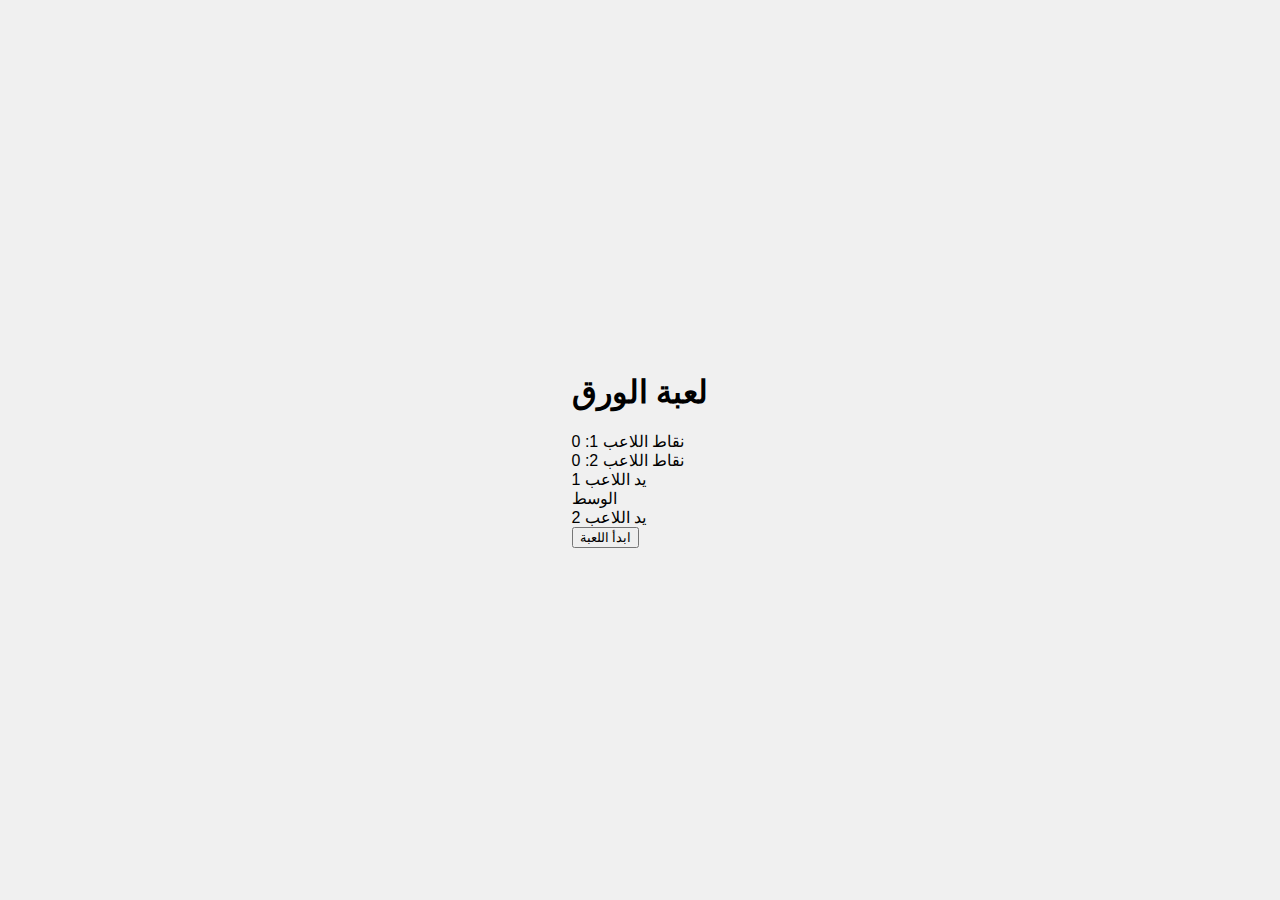
==== index.html @ fd9c3f85 "Update index.html" ====
<!DOCTYPE html>
<html lang="en">
<head>
    <meta charset="UTF-8">
    <meta name="viewport" content="width=device-width, initial-scale=1.0">
    <title>لعبة الورق</title>
    <link rel="stylesheet" href="styles.css">
</head>
<body>
    <div class="game-container">
        <h1>لعبة الورق</h1>
        <div id="scores">
            <div>نقاط اللاعب 1: <span id="player1-score">0</span></div>
            <div>نقاط اللاعب 2: <span id="player2-score">0</span></div>
        </div>
        <div id="game-board">
            <div id="player1-hand" class="player-hand">يد اللاعب 1</div>
            <div id="middle-cards-container">الوسط</div>
            <div id="player2-hand" class="player-hand">يد اللاعب 2</div>
        </div>
        <button id="start-game">ابدأ اللعبة</button>
    </div>
    <script src="game.js"></script>
</body>
</html>
---- styles.css ----
/* الأسلوب الأساسي */
body {
    font-family: Arial, sans-serif;
    display: flex;
    justify-content: center;
    align-items: center;
    height: 100vh;
    margin: 0;
    overflow: hidden;
    background-color: #f0f0f0; /* لون خلفية فاتح */
}

#game-container {
    display: flex;
    flex-direction: column;
    align-items: center;
    gap: 40px;
    width: 100%;
    max-width: 1200px;
    height: 100%;
    padding: 20px; /* إضافة مساحة داخلية */
    box-shadow: 0 0 10px rgba(0, 0, 0, 0.1);
    background-color: #fff; /* خلفية بيضاء للعبة */
    border-radius: 10px;
}

.player-area {
    display: flex;
    justify-content: center;
    align-items: center;
    gap: 20px;
    width: 100%;
}

.side-containers {
    display: flex;
    flex-direction: column;
    gap: 10px;
    align-items: center;
}

.middle-container {
    display: flex;
    justify-content: center;
    align-items: center;
    gap: 20px;
    width: 100%;
    margin: 20px 0; /* تقليل المسافة قليلاً */
}

.cards-container {
    display: flex;
    justify-content: center;
    gap: 10px;
}

.card {
    width: 60px;
    height: 90px;
    border: 1px solid #000;
    border-radius: 8px;
    position: relative;
    background-color: #fff;
    display: flex;
    justify-content: center;
    align-items: center;
    cursor: pointer;
    transition: transform 0.2s, box-shadow 0.2s; /* تأثير حركة */
}

.card:hover {
    transform: translateY(-5px); /* رفع البطاقة عند التمرير عليها */
    box-shadow: 0 5px 10px rgba(0, 0, 0, 0.2); /* ظل عند التمرير */
}

.card.hearts, .card.diamonds {
    color: red;
}

.card.spades, .card.clubs {
    color: black;
}

.card .top-left, .card .bottom-right {
    position: absolute;
    font-size: 14px;
}

.card .top-left {
    top: 5px;
    left: 5px;
}

.card .bottom-right {
    bottom: 5px;
    right: 5px;
    transform: rotate(180deg);
}

.card .symbol {
    font-size: 24px;
}

.collected-card {
    width: 60px;
    height: 90px;
    background-color: #2e86de;
    border: 1px solid #2e86de;
    cursor: default;
    position: absolute;
}

.collected-container, .revealed-container {
    position: relative;
    width: 100px;
    height: 140px;
}

.revealed-card {
    position: absolute;
    top: 0;
    left: 0;
    width: 60px;
    height: 45px;
    background-color: rgba(46, 134, 222, 0.5);
    border: 1px solid #2e86de;
    z-index: 10;
}

.score-container {
    margin-top: 10px;
    font-size: 18px;
    font-weight: bold;
}

.round-message {
    position: absolute;
    top: 50%;
    left: 50%;
    transform: translate(-50%, -50%);
    font-size: 24px;
    background-color: rgba(0, 0, 0, 0.7);
    color: white;
    padding: 10px 20px;
    border-radius: 10px;
    display: none;
    text-align: center;
}

.choices-container {
    position: absolute;
    top: 50%;
    left: 50%;
    transform: translate(-50%, -50%);
    background-color: white;
    border: 1px solid #000;
    padding: 20px;
    z-index: 1000;
    display: flex;
    flex-direction: column;
    gap: 10px;
    border-radius: 8px;
    box-shadow: 0 5px 15px rgba(0, 0, 0, 0.2);
}

.choice-highlight {
    border: 3px solid yellow;
    transform: scale(1.1);
    transition: transform 0.2s, border-color 0.2s;
}
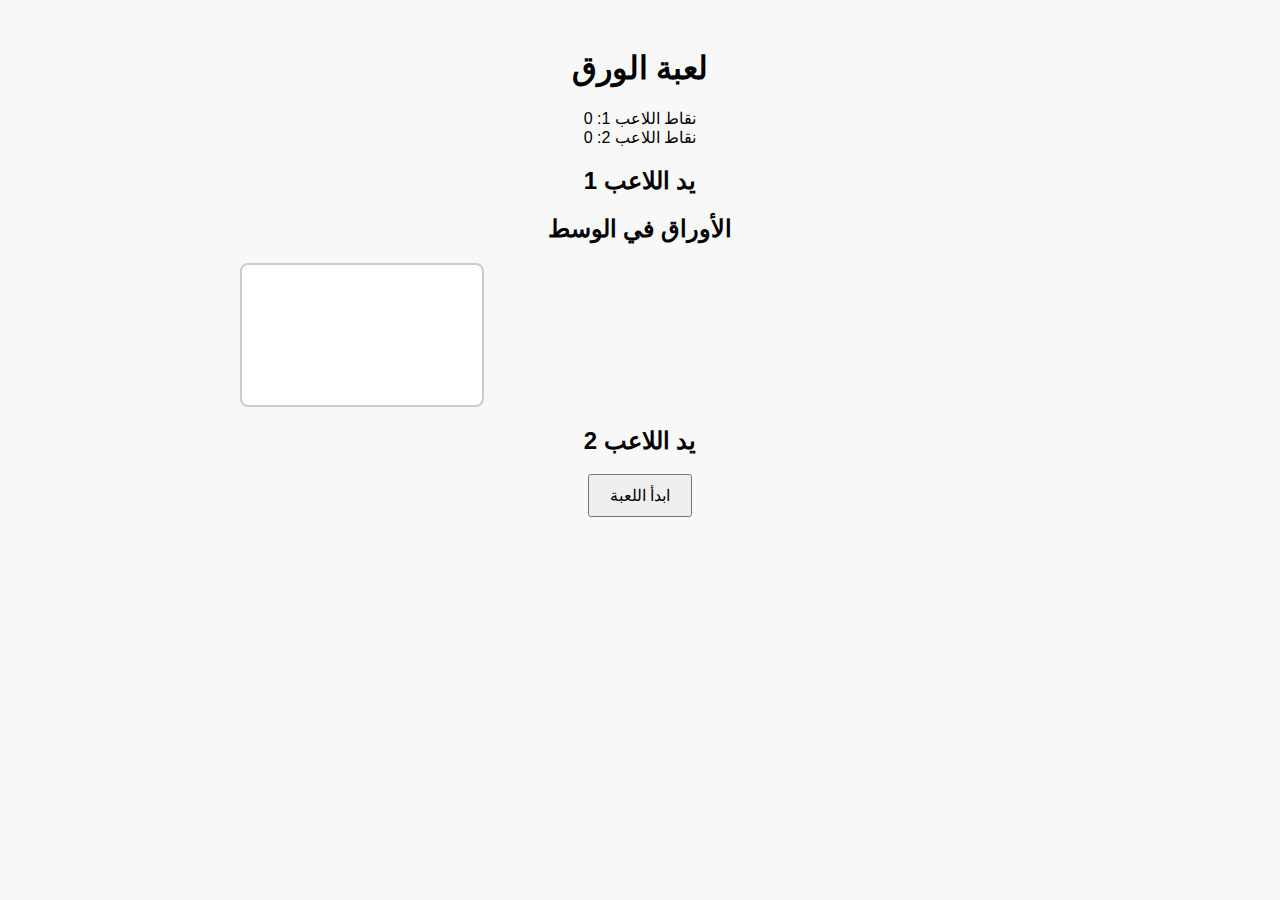
==== commit 60c7284b: "Update index.html" ====
--- a/index.html
+++ b/index.html
@@ -9,17 +9,32 @@
 <body>
     <div class="game-container">
         <h1>لعبة الورق</h1>
-        <div id="scores">
+        <div class="scores">
             <div>نقاط اللاعب 1: <span id="player1-score">0</span></div>
             <div>نقاط اللاعب 2: <span id="player2-score">0</span></div>
         </div>
-        <div id="game-board">
-            <div id="player1-hand" class="player-hand">يد اللاعب 1</div>
-            <div id="middle-cards-container">الوسط</div>
-            <div id="player2-hand" class="player-hand">يد اللاعب 2</div>
+
+        <div class="table">
+            <div id="player1-area" class="player-area">
+                <h2>يد اللاعب 1</h2>
+                <div id="player1-hand" class="hand"></div>
+            </div>
+
+            <div id="middle-area" class="middle-area">
+                <h2>الأوراق في الوسط</h2>
+                <div id="middle-cards-container" class="middle-cards"></div>
+            </div>
+
+            <div id="player2-area" class="player-area">
+                <h2>يد اللاعب 2</h2>
+                <div id="player2-hand" class="hand"></div>
+            </div>
         </div>
+
         <button id="start-game">ابدأ اللعبة</button>
+        <p id="game-log"></p>
     </div>
+
     <script src="game.js"></script>
 </body>
 </html>
--- a/styles.css
+++ b/styles.css
@@ -1,79 +1,46 @@
-/* الأسلوب الأساسي */
 body {
     font-family: Arial, sans-serif;
-    display: flex;
-    justify-content: center;
-    align-items: center;
-    height: 100vh;
-    margin: 0;
-    overflow: hidden;
-    background-color: #f0f0f0; /* لون خلفية فاتح */
+    background-color: #f8f8f8;
+    text-align: center;
+    padding: 20px;
 }
 
-#game-container {
-    display: flex;
-    flex-direction: column;
-    align-items: center;
-    gap: 40px;
-    width: 100%;
-    max-width: 1200px;
-    height: 100%;
-    padding: 20px; /* إضافة مساحة داخلية */
-    box-shadow: 0 0 10px rgba(0, 0, 0, 0.1);
-    background-color: #fff; /* خلفية بيضاء للعبة */
-    border-radius: 10px;
+.game-container {
+    max-width: 800px;
+    margin: auto;
 }
 
-.player-area {
+#game-board {
     display: flex;
-    justify-content: center;
-    align-items: center;
-    gap: 20px;
-    width: 100%;
+    justify-content: space-between;
+    margin: 20px 0;
 }
 
-.side-containers {
-    display: flex;
-    flex-direction: column;
-    gap: 10px;
-    align-items: center;
-}
-
-.middle-container {
-    display: flex;
-    justify-content: center;
-    align-items: center;
-    gap: 20px;
-    width: 100%;
-    margin: 20px 0; /* تقليل المسافة قليلاً */
-}
-
-.cards-container {
-    display: flex;
-    justify-content: center;
-    gap: 10px;
+.player-hand, #middle-cards-container {
+    border: 2px solid #ccc;
+    border-radius: 8px;
+    padding: 20px;
+    width: 200px;
+    min-height: 100px;
+    background-color: #fff;
+    text-align: center;
 }
 
 .card {
-    width: 60px;
-    height: 90px;
+    display: inline-block;
+    width: 50px;
+    height: 70px;
+    margin: 5px;
+    border-radius: 5px;
     border: 1px solid #000;
-    border-radius: 8px;
-    position: relative;
-    background-color: #fff;
-    display: flex;
-    justify-content: center;
-    align-items: center;
+    background-color: #f1f1f1;
+    font-size: 16px;
+    text-align: center;
+    line-height: 70px;
     cursor: pointer;
-    transition: transform 0.2s, box-shadow 0.2s; /* تأثير حركة */
 }
 
-.card:hover {
-    transform: translateY(-5px); /* رفع البطاقة عند التمرير عليها */
-    box-shadow: 0 5px 10px rgba(0, 0, 0, 0.2); /* ظل عند التمرير */
-}
-
-.card.hearts, .card.diamonds {
+.card.diamonds, .card.hearts {
     color: red;
 }
 
@@ -81,90 +48,8 @@
     color: black;
 }
 
-.card .top-left, .card .bottom-right {
-    position: absolute;
-    font-size: 14px;
+button {
+    padding: 10px 20px;
+    font-size: 16px;
+    cursor: pointer;
 }
-
-.card .top-left {
-    top: 5px;
-    left: 5px;
-}
-
-.card .bottom-right {
-    bottom: 5px;
-    right: 5px;
-    transform: rotate(180deg);
-}
-
-.card .symbol {
-    font-size: 24px;
-}
-
-.collected-card {
-    width: 60px;
-    height: 90px;
-    background-color: #2e86de;
-    border: 1px solid #2e86de;
-    cursor: default;
-    position: absolute;
-}
-
-.collected-container, .revealed-container {
-    position: relative;
-    width: 100px;
-    height: 140px;
-}
-
-.revealed-card {
-    position: absolute;
-    top: 0;
-    left: 0;
-    width: 60px;
-    height: 45px;
-    background-color: rgba(46, 134, 222, 0.5);
-    border: 1px solid #2e86de;
-    z-index: 10;
-}
-
-.score-container {
-    margin-top: 10px;
-    font-size: 18px;
-    font-weight: bold;
-}
-
-.round-message {
-    position: absolute;
-    top: 50%;
-    left: 50%;
-    transform: translate(-50%, -50%);
-    font-size: 24px;
-    background-color: rgba(0, 0, 0, 0.7);
-    color: white;
-    padding: 10px 20px;
-    border-radius: 10px;
-    display: none;
-    text-align: center;
-}
-
-.choices-container {
-    position: absolute;
-    top: 50%;
-    left: 50%;
-    transform: translate(-50%, -50%);
-    background-color: white;
-    border: 1px solid #000;
-    padding: 20px;
-    z-index: 1000;
-    display: flex;
-    flex-direction: column;
-    gap: 10px;
-    border-radius: 8px;
-    box-shadow: 0 5px 15px rgba(0, 0, 0, 0.2);
-}
-
-.choice-highlight {
-    border: 3px solid yellow;
-    transform: scale(1.1);
-    transition: transform 0.2s, border-color 0.2s;
-}
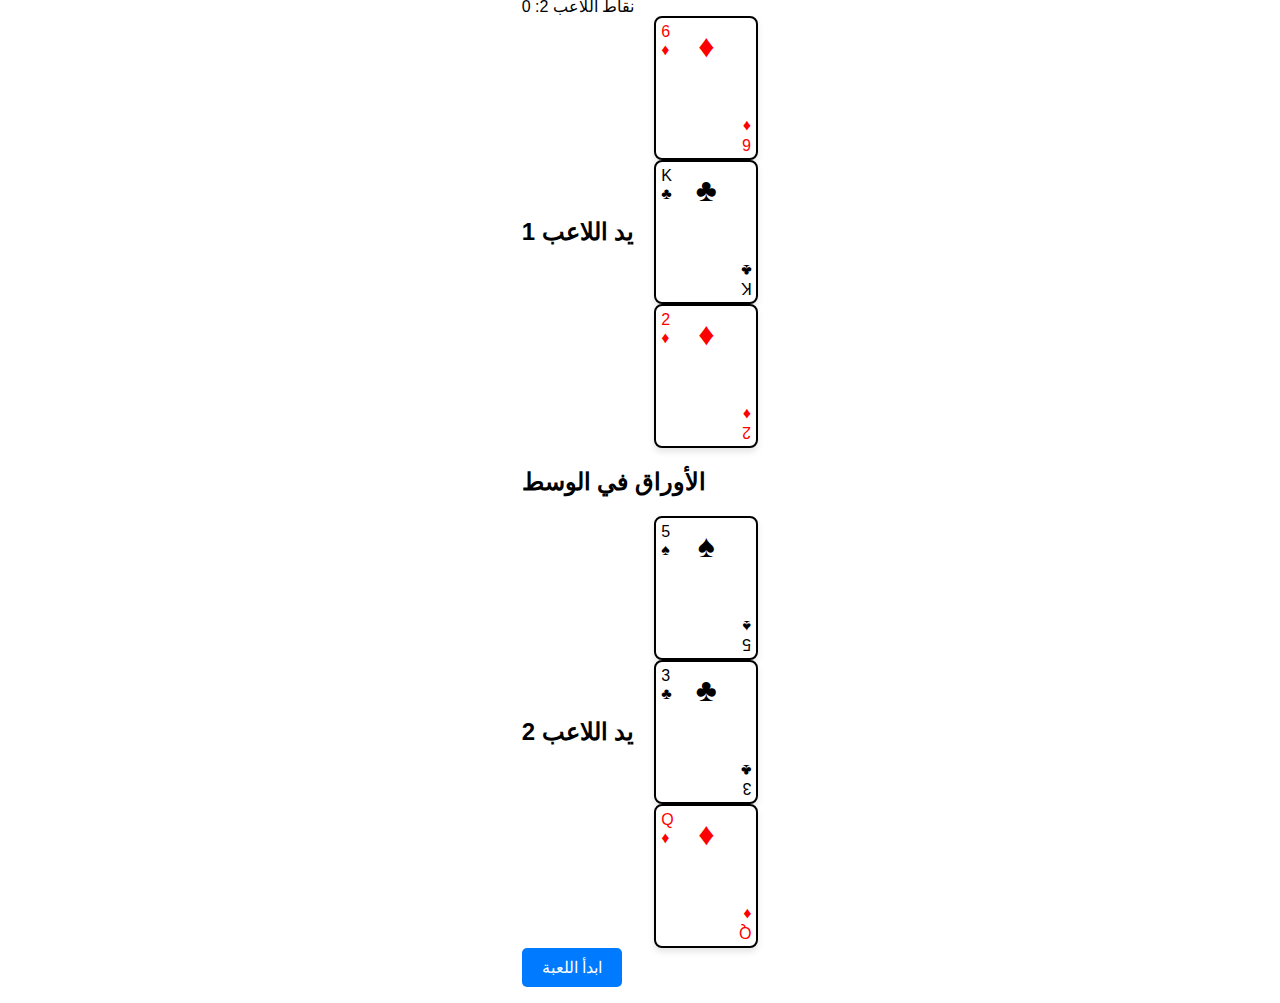
==== commit 4a09b09a: "Update index.html" ====
--- a/index.html
+++ b/index.html
@@ -9,6 +9,7 @@
 <body>
     <div class="game-container">
         <h1>لعبة الورق</h1>
+
         <div class="scores">
             <div>نقاط اللاعب 1: <span id="player1-score">0</span></div>
             <div>نقاط اللاعب 2: <span id="player2-score">0</span></div>
--- a/styles.css
+++ b/styles.css
@@ -1,46 +1,67 @@
 body {
     font-family: Arial, sans-serif;
-    background-color: #f8f8f8;
-    text-align: center;
-    padding: 20px;
+    display: flex;
+    justify-content: center;
+    align-items: center;
+    height: 100vh;
+    margin: 0;
+    overflow: hidden;
 }
 
-.game-container {
-    max-width: 800px;
-    margin: auto;
+#game-container {
+    display: flex;
+    flex-direction: column;
+    align-items: center;
+    gap: 40px;
+    width: 100%;
+    max-width: 1200px;
+    height: 100%;
 }
 
-#game-board {
+.player-area {
     display: flex;
-    justify-content: space-between;
-    margin: 20px 0;
+    justify-content: center;
+    align-items: center;
+    gap: 20px;
+    width: 100%;
 }
 
-.player-hand, #middle-cards-container {
-    border: 2px solid #ccc;
-    border-radius: 8px;
-    padding: 20px;
-    width: 200px;
-    min-height: 100px;
-    background-color: #fff;
-    text-align: center;
+.side-containers {
+    display: flex;
+    flex-direction: column;
+    gap: 10px;
+    align-items: center;
+}
+
+.middle-container {
+    display: flex;
+    justify-content: center;
+    align-items: center;
+    gap: 20px;
+    width: 100%;
+    margin: 40px 0;
+}
+
+.cards-container {
+    display: flex;
+    justify-content: center;
+    gap: 10px;
 }
 
 .card {
-    display: inline-block;
-    width: 50px;
-    height: 70px;
-    margin: 5px;
-    border-radius: 5px;
+    width: 60px;
+    height: 90px;
     border: 1px solid #000;
-    background-color: #f1f1f1;
-    font-size: 16px;
-    text-align: center;
-    line-height: 70px;
+    border-radius: 8px;
+    position: relative;
+    background-color: #fff;
+    display: flex;
+    justify-content: center;
+    align-items: center;
     cursor: pointer;
 }
 
-.card.diamonds, .card.hearts {
+.card.hearts, .card.diamonds {
     color: red;
 }
 
@@ -48,8 +69,91 @@
     color: black;
 }
 
+.card .top-left, .card .bottom-right {
+    position: absolute;
+    font-size: 14px;
+}
+
+.card .top-left {
+    top: 5px;
+    left: 5px;
+}
+
+.card .bottom-right {
+    bottom: 5px;
+    right: 5px;
+    transform: rotate(180deg);
+}
+
+.card .symbol {
+    font-size: 24px;
+}
+
 button {
     padding: 10px 20px;
     font-size: 16px;
+    background-color: #007bff;
+    color: white;
+    border: none;
+    border-radius: 5px;
     cursor: pointer;
 }
+
+button:hover {
+    background-color: #0056b3;
+}
+.card {
+    width: 80px;
+    height: 120px;
+    border: 2px solid #000;
+    border-radius: 8px;
+    background-color: #fff;
+    box-shadow: 0 4px 6px rgba(0, 0, 0, 0.1);
+    display: flex;
+    flex-direction: column;
+    justify-content: space-between;
+    align-items: center;
+    padding: 10px;
+    position: relative;
+    cursor: pointer;
+    transition: transform 0.2s ease-in-out;
+}
+
+.card:hover {
+    transform: scale(1.1);
+}
+
+.card.hearts, .card.diamonds {
+    color: red;
+}
+
+.card.spades, .card.clubs {
+    color: black;
+}
+
+.card .symbol {
+    font-size: 32px;
+    font-weight: bold;
+}
+
+.card .value {
+    font-size: 20px;
+    font-weight: bold;
+}
+
+.card .top-left,
+.card .bottom-right {
+    position: absolute;
+    font-size: 16px;
+}
+
+.card .top-left {
+    top: 5px;
+    left: 5px;
+}
+
+.card .bottom-right {
+    bottom: 5px;
+    right: 5px;
+    transform: rotate(180deg);
+}
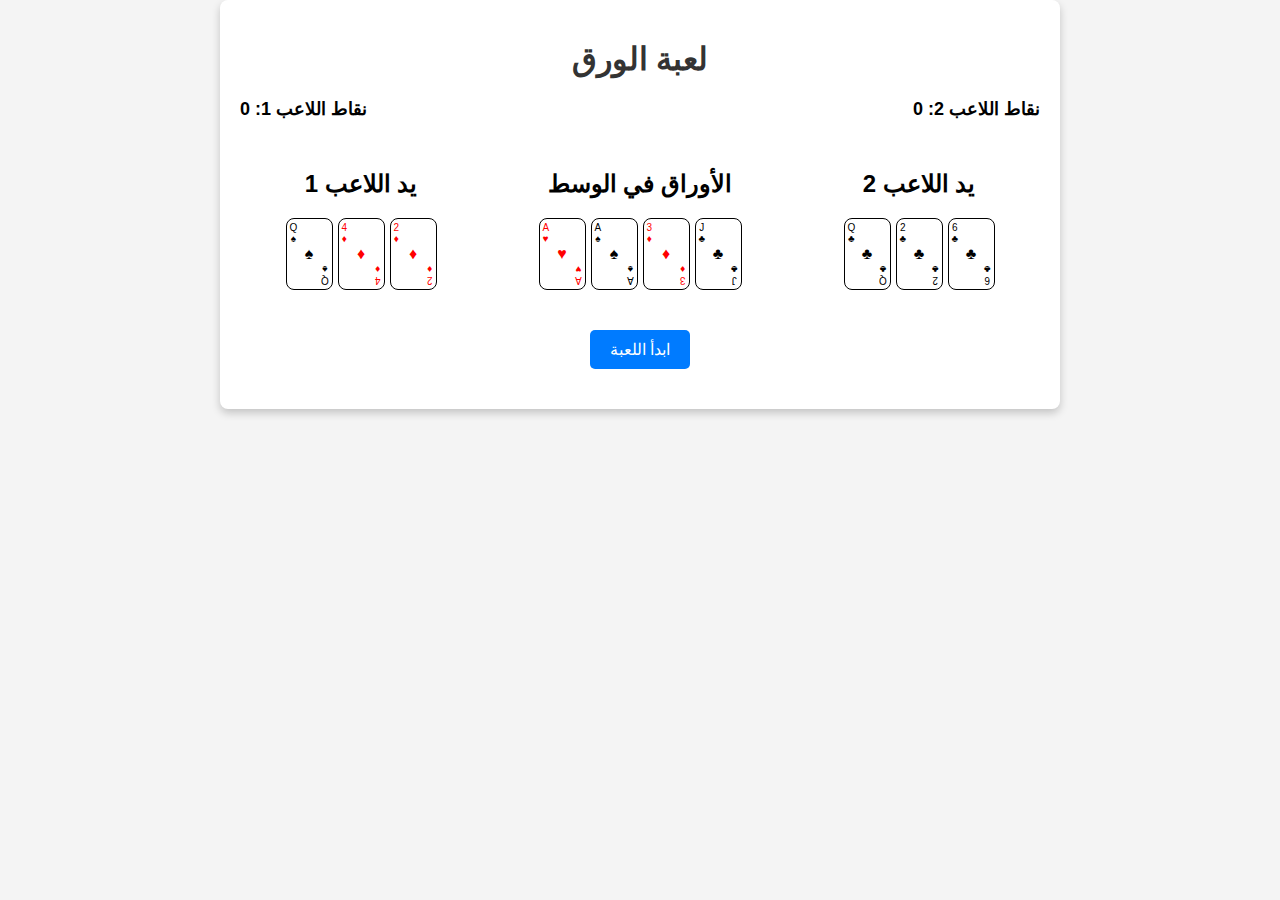
==== commit 9bb059e1: "Update index.html" ====
--- a/index.html
+++ b/index.html
@@ -23,7 +23,7 @@
 
             <div id="middle-area" class="middle-area">
                 <h2>الأوراق في الوسط</h2>
-                <div id="middle-cards-container" class="middle-cards"></div>
+                <div id="middle-cards" class="middle-cards"></div>
             </div>
 
             <div id="player2-area" class="player-area">
--- a/styles.css
+++ b/styles.css
@@ -1,64 +1,69 @@
 body {
     font-family: Arial, sans-serif;
-    display: flex;
-    justify-content: center;
-    align-items: center;
-    height: 100vh;
+    text-align: center;
+    background-color: #f4f4f4;
     margin: 0;
-    overflow: hidden;
+    padding: 0;
 }
 
-#game-container {
+h1 {
+    margin: 20px 0;
+    color: #333;
+}
+
+.game-container {
+    max-width: 800px;
+    margin: 0 auto;
+    padding: 20px;
+    background: #fff;
+    border-radius: 8px;
+    box-shadow: 0 4px 8px rgba(0, 0, 0, 0.2);
+}
+
+.scores {
     display: flex;
-    flex-direction: column;
+    justify-content: space-between;
+    margin-bottom: 20px;
+    font-size: 18px;
+    font-weight: bold;
+}
+
+.table {
+    display: flex;
+    justify-content: space-between;
     align-items: center;
-    gap: 40px;
-    width: 100%;
-    max-width: 1200px;
-    height: 100%;
+    margin-top: 20px;
 }
 
 .player-area {
-    display: flex;
-    justify-content: center;
-    align-items: center;
-    gap: 20px;
-    width: 100%;
+    width: 30%;
+    padding: 10px;
 }
 
-.side-containers {
-    display: flex;
-    flex-direction: column;
-    gap: 10px;
-    align-items: center;
+.middle-area {
+    width: 40%;
+    padding: 10px;
 }
 
-.middle-container {
+.hand, .middle-cards {
     display: flex;
-    justify-content: center;
-    align-items: center;
-    gap: 20px;
-    width: 100%;
-    margin: 40px 0;
-}
-
-.cards-container {
-    display: flex;
-    justify-content: center;
-    gap: 10px;
+    justify-content: center;  /* جعل الأوراق في صف أفقي */
+    gap: 5px; /* المسافة بين الأوراق */
+    flex-wrap: nowrap; /* عدم التفاف الأوراق في السطر */
+    margin: 10px 0;
 }
 
 .card {
-    width: 60px;
-    height: 90px;
+    width: 45px; /* تصغير العرض */
+    height: 70px; /* تصغير الارتفاع */
     border: 1px solid #000;
     border-radius: 8px;
-    position: relative;
     background-color: #fff;
     display: flex;
     justify-content: center;
     align-items: center;
     cursor: pointer;
+    position: relative;
 }
 
 .card.hearts, .card.diamonds {
@@ -71,89 +76,41 @@
 
 .card .top-left, .card .bottom-right {
     position: absolute;
-    font-size: 14px;
+    font-size: 10px;
 }
 
 .card .top-left {
-    top: 5px;
-    left: 5px;
+    top: 3px;
+    left: 3px;
 }
 
 .card .bottom-right {
-    bottom: 5px;
-    right: 5px;
+    bottom: 3px;
+    right: 3px;
     transform: rotate(180deg);
 }
 
 .card .symbol {
-    font-size: 24px;
+    font-size: 16px;
 }
 
 button {
     padding: 10px 20px;
     font-size: 16px;
+    color: #fff;
     background-color: #007bff;
-    color: white;
     border: none;
     border-radius: 5px;
     cursor: pointer;
+    margin-top: 20px;
 }
 
 button:hover {
     background-color: #0056b3;
 }
-.card {
-    width: 80px;
-    height: 120px;
-    border: 2px solid #000;
-    border-radius: 8px;
-    background-color: #fff;
-    box-shadow: 0 4px 6px rgba(0, 0, 0, 0.1);
-    display: flex;
-    flex-direction: column;
-    justify-content: space-between;
-    align-items: center;
-    padding: 10px;
-    position: relative;
-    cursor: pointer;
-    transition: transform 0.2s ease-in-out;
+
+#game-log {
+    margin-top: 20px;
+    font-size: 14px;
+    color: #666;
 }
-
-.card:hover {
-    transform: scale(1.1);
-}
-
-.card.hearts, .card.diamonds {
-    color: red;
-}
-
-.card.spades, .card.clubs {
-    color: black;
-}
-
-.card .symbol {
-    font-size: 32px;
-    font-weight: bold;
-}
-
-.card .value {
-    font-size: 20px;
-    font-weight: bold;
-}
-
-.card .top-left,
-.card .bottom-right {
-    position: absolute;
-    font-size: 16px;
-}
-
-.card .top-left {
-    top: 5px;
-    left: 5px;
-}
-
-.card .bottom-right {
-    bottom: 5px;
-    right: 5px;
-    transform: rotate(180deg);
-}
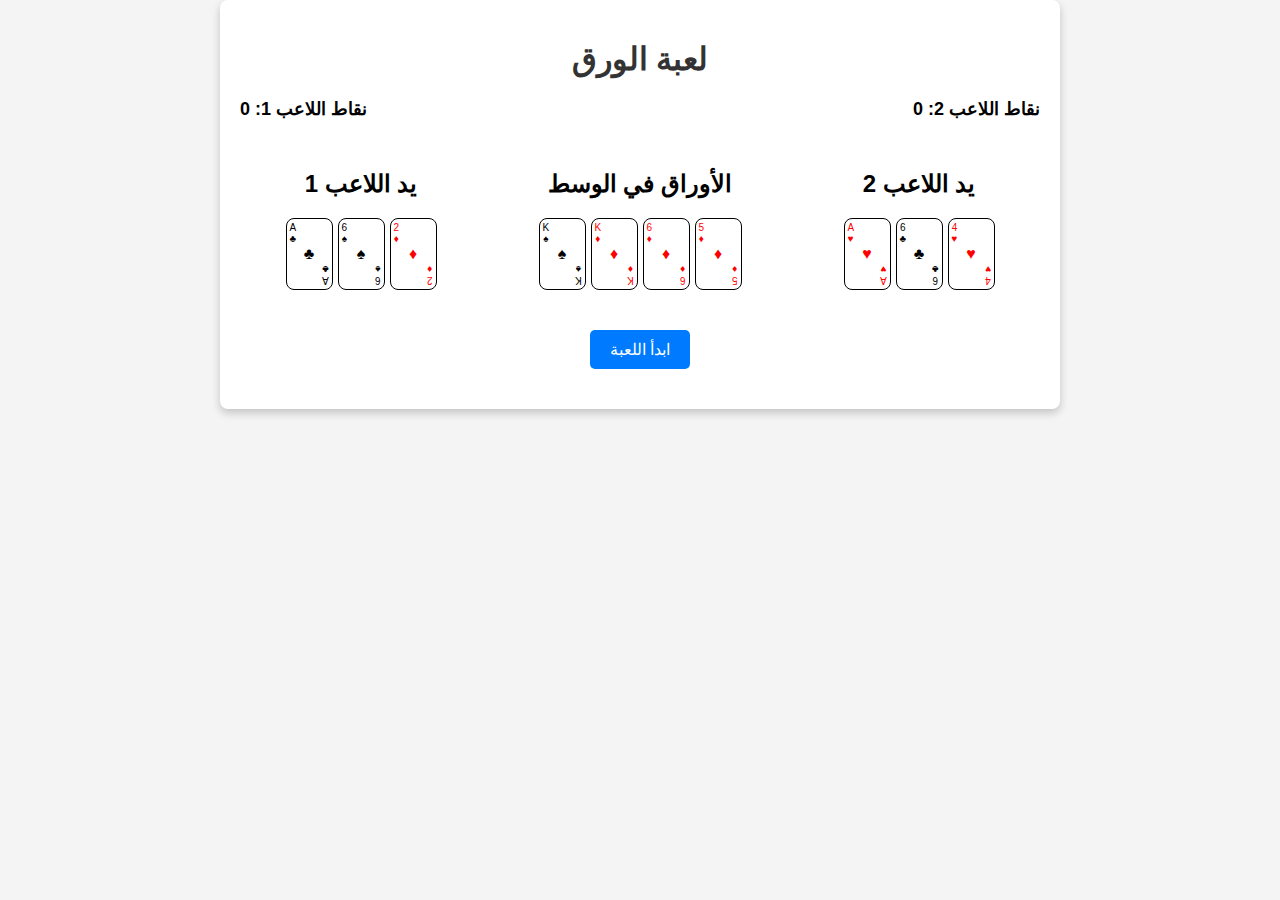
==== commit d1504b60: "Update index.html" ====
--- a/index.html
+++ b/index.html
@@ -1,5 +1,5 @@
 <!DOCTYPE html>
-<html lang="en">
+<html lang="ar">
 <head>
     <meta charset="UTF-8">
     <meta name="viewport" content="width=device-width, initial-scale=1.0">
@@ -10,29 +10,42 @@
     <div class="game-container">
         <h1>لعبة الورق</h1>
 
+        <!-- عرض النقاط -->
         <div class="scores">
             <div>نقاط اللاعب 1: <span id="player1-score">0</span></div>
             <div>نقاط اللاعب 2: <span id="player2-score">0</span></div>
         </div>
 
+        <!-- عرض حالة الرسائل -->
+        <div id="game-message" class="game-message">
+            <!-- سيتم عرض رسائل مثل "كبووووط 🤣" أو "البرميلة" هنا -->
+        </div>
+
+        <!-- منطقة الأوراق -->
         <div class="table">
+            <!-- يد اللاعب 1 -->
             <div id="player1-area" class="player-area">
                 <h2>يد اللاعب 1</h2>
                 <div id="player1-hand" class="hand"></div>
             </div>
 
+            <!-- الأوراق في الوسط -->
             <div id="middle-area" class="middle-area">
                 <h2>الأوراق في الوسط</h2>
                 <div id="middle-cards" class="middle-cards"></div>
             </div>
 
+            <!-- يد اللاعب 2 -->
             <div id="player2-area" class="player-area">
                 <h2>يد اللاعب 2</h2>
                 <div id="player2-hand" class="hand"></div>
             </div>
         </div>
 
+        <!-- زر بدء اللعبة -->
         <button id="start-game">ابدأ اللعبة</button>
+
+        <!-- سجل اللعبة لعرض التنبيهات -->
         <p id="game-log"></p>
     </div>
 
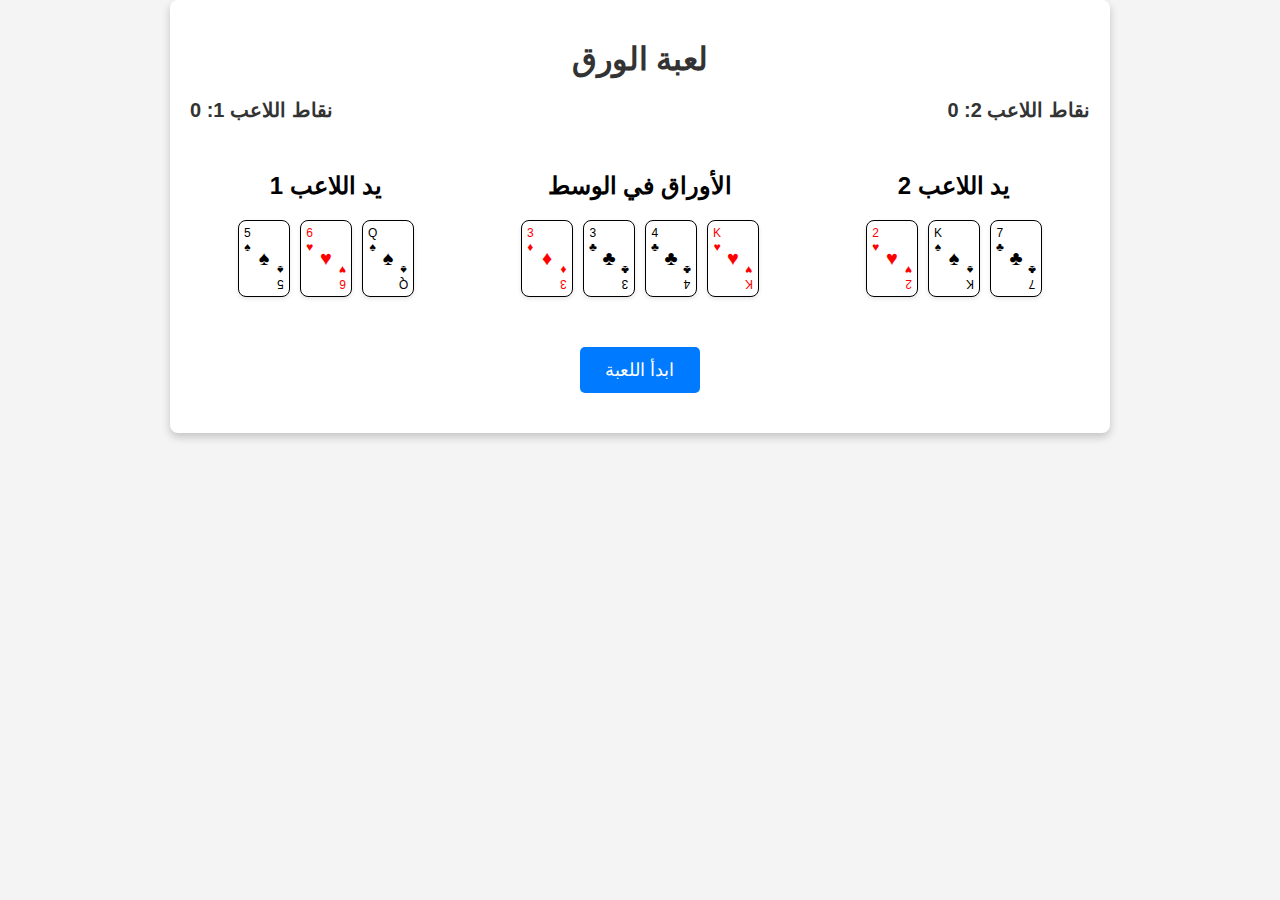
==== commit 1f66b3a2: "Update index.html" ====
--- a/index.html
+++ b/index.html
@@ -17,9 +17,7 @@
         </div>
 
         <!-- عرض حالة الرسائل -->
-        <div id="game-message" class="game-message">
-            <!-- سيتم عرض رسائل مثل "كبووووط 🤣" أو "البرميلة" هنا -->
-        </div>
+        <div id="game-message" class="game-message"></div>
 
         <!-- منطقة الأوراق -->
         <div class="table">
@@ -45,10 +43,14 @@
         <!-- زر بدء اللعبة -->
         <button id="start-game">ابدأ اللعبة</button>
 
-        <!-- سجل اللعبة لعرض التنبيهات -->
+        <!-- سجل اللعبة -->
         <p id="game-log"></p>
     </div>
 
+    <!-- ملفات الجافاسكريبت -->
+    <script src="rules.js"></script>
+    <script src="ui.js"></script>
     <script src="game.js"></script>
+    <script src="main.js"></script>
 </body>
 </html>
--- a/styles.css
+++ b/styles.css
@@ -12,7 +12,7 @@
 }
 
 .game-container {
-    max-width: 800px;
+    max-width: 900px;
     margin: 0 auto;
     padding: 20px;
     background: #fff;
@@ -24,8 +24,9 @@
     display: flex;
     justify-content: space-between;
     margin-bottom: 20px;
-    font-size: 18px;
+    font-size: 20px;
     font-weight: bold;
+    color: #333;
 }
 
 .table {
@@ -43,19 +44,20 @@
 .middle-area {
     width: 40%;
     padding: 10px;
+    text-align: center;
 }
 
 .hand, .middle-cards {
     display: flex;
     justify-content: center;  /* جعل الأوراق في صف أفقي */
-    gap: 5px; /* المسافة بين الأوراق */
+    gap: 10px; /* المسافة بين الأوراق */
     flex-wrap: nowrap; /* عدم التفاف الأوراق في السطر */
     margin: 10px 0;
 }
 
 .card {
-    width: 45px; /* تصغير العرض */
-    height: 70px; /* تصغير الارتفاع */
+    width: 50px; /* تصغير العرض */
+    height: 75px; /* تصغير الارتفاع */
     border: 1px solid #000;
     border-radius: 8px;
     background-color: #fff;
@@ -64,6 +66,12 @@
     align-items: center;
     cursor: pointer;
     position: relative;
+    box-shadow: 0 2px 4px rgba(0, 0, 0, 0.1);
+    transition: transform 0.2s;
+}
+
+.card:hover {
+    transform: scale(1.1); /* تكبير الورقة عند المرور فوقها */
 }
 
 .card.hearts, .card.diamonds {
@@ -76,33 +84,34 @@
 
 .card .top-left, .card .bottom-right {
     position: absolute;
-    font-size: 10px;
+    font-size: 12px; /* تكبير النص في الورقة */
 }
 
 .card .top-left {
-    top: 3px;
-    left: 3px;
+    top: 5px;
+    left: 5px;
 }
 
 .card .bottom-right {
-    bottom: 3px;
-    right: 3px;
+    bottom: 5px;
+    right: 5px;
     transform: rotate(180deg);
 }
 
 .card .symbol {
-    font-size: 16px;
+    font-size: 20px; /* تكبير الرموز داخل الورقة */
 }
 
 button {
-    padding: 10px 20px;
-    font-size: 16px;
+    padding: 12px 25px;
+    font-size: 18px;
     color: #fff;
     background-color: #007bff;
     border: none;
     border-radius: 5px;
     cursor: pointer;
-    margin-top: 20px;
+    margin-top: 30px;
+    transition: background-color 0.3s;
 }
 
 button:hover {
@@ -111,6 +120,21 @@
 
 #game-log {
     margin-top: 20px;
-    font-size: 14px;
-    color: #666;
+    font-size: 16px;
+    color: #444;
+    font-weight: bold;
+    text-align: center;
 }
+
+#game-log span {
+    font-size: 18px;
+    color: #ff5722; /* تغيير لون الرسائل لتكون أكثر بروزًا */
+}
+
+#game-log .success {
+    color: green;
+}
+
+#game-log .failure {
+    color: red;
+}
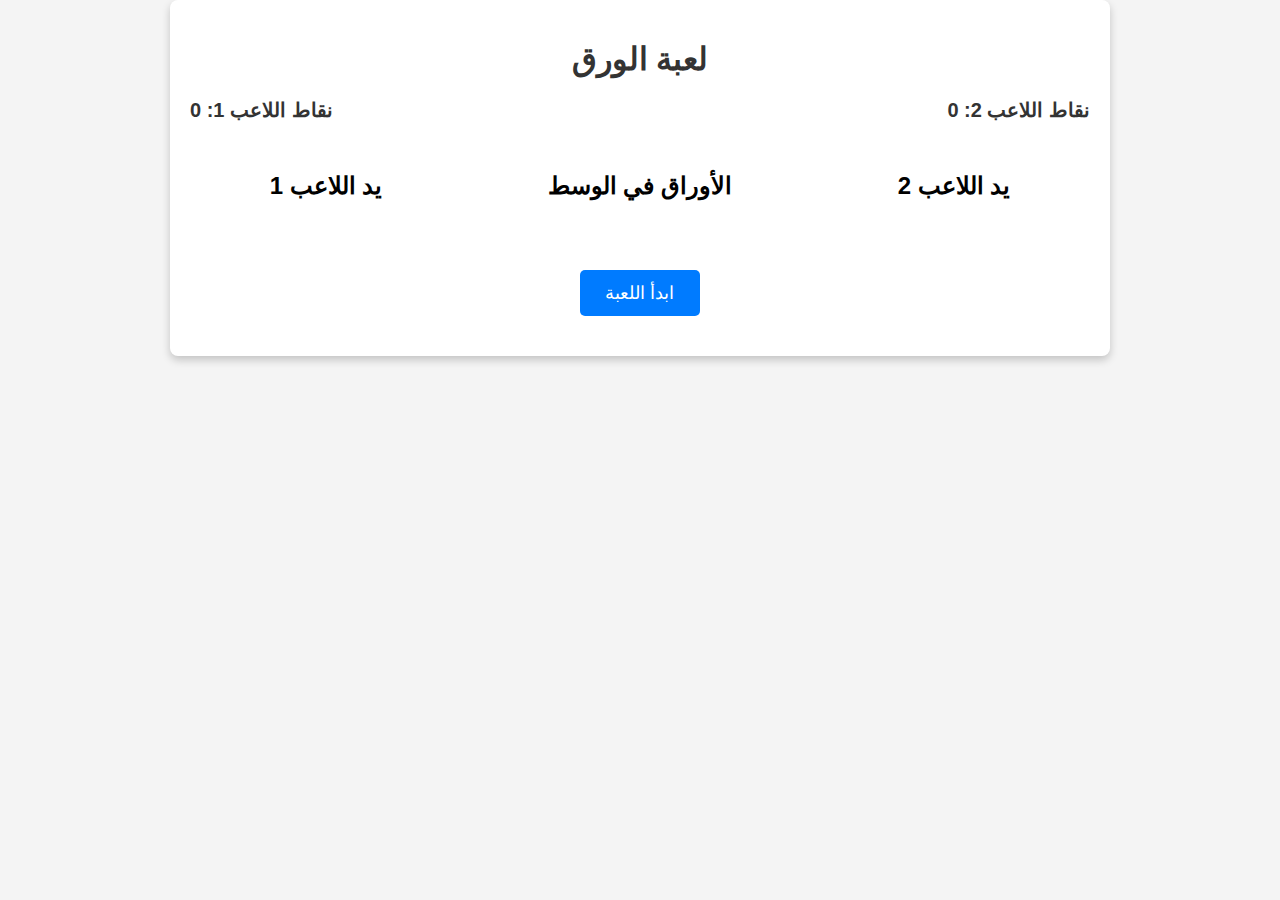
==== commit 8d808aae: "Update index.html" ====
--- a/index.html
+++ b/index.html
@@ -49,8 +49,8 @@
 
     <!-- ملفات الجافاسكريبت -->
     <script src="rules.js"></script>
-    <script src="ui.js"></script>
-    <script src="game.js"></script>
-    <script src="main.js"></script>
+<script src="game.js"></script>
+<script src="ui.js"></script>
+<script src="main.js"></script>
 </body>
 </html>
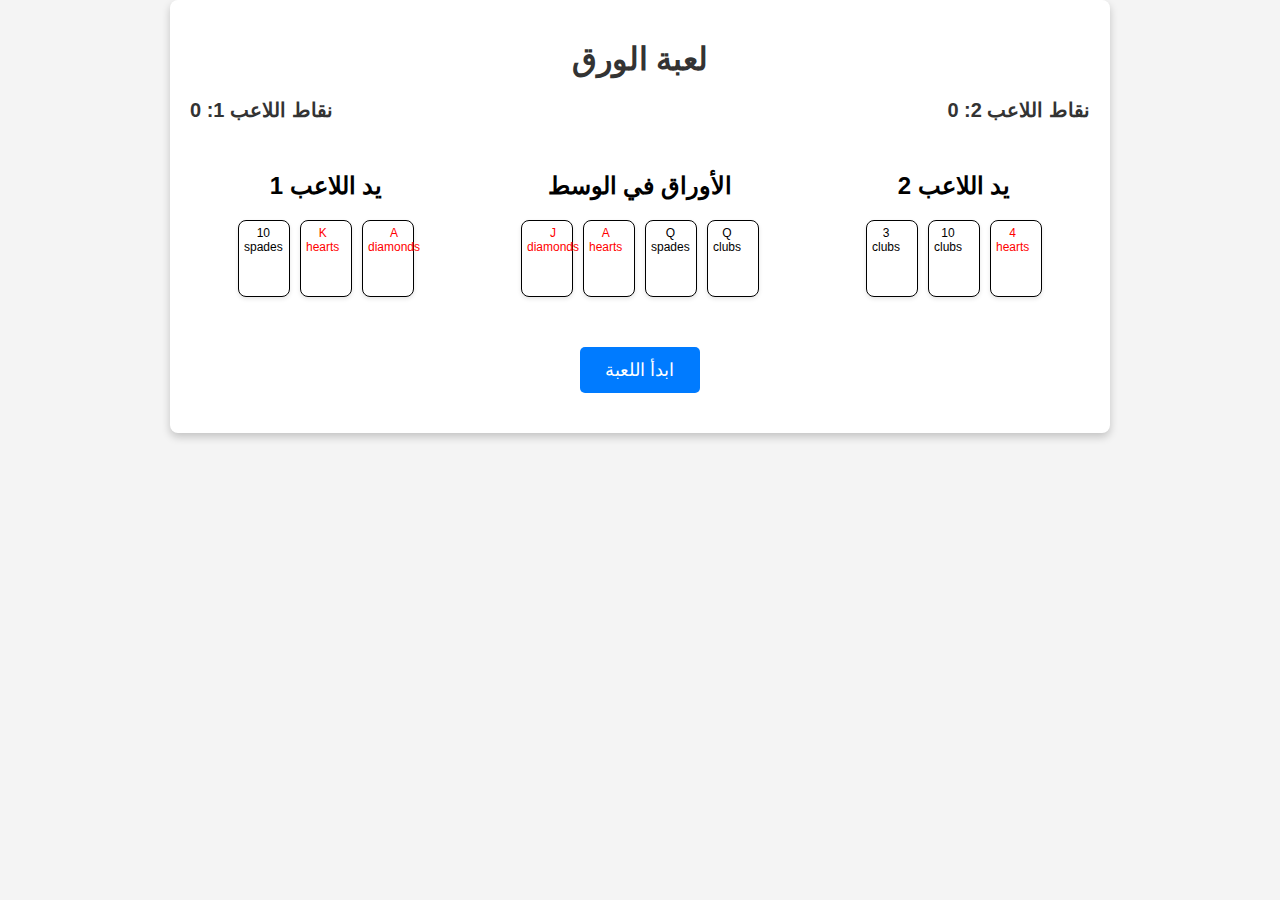
==== commit 82e90dfe: "Update index.html" ====
--- a/index.html
+++ b/index.html
@@ -48,9 +48,7 @@
     </div>
 
     <!-- ملفات الجافاسكريبت -->
-    <script src="rules.js"></script>
+    
 <script src="game.js"></script>
-<script src="ui.js"></script>
-<script src="main.js"></script>
 </body>
 </html>
